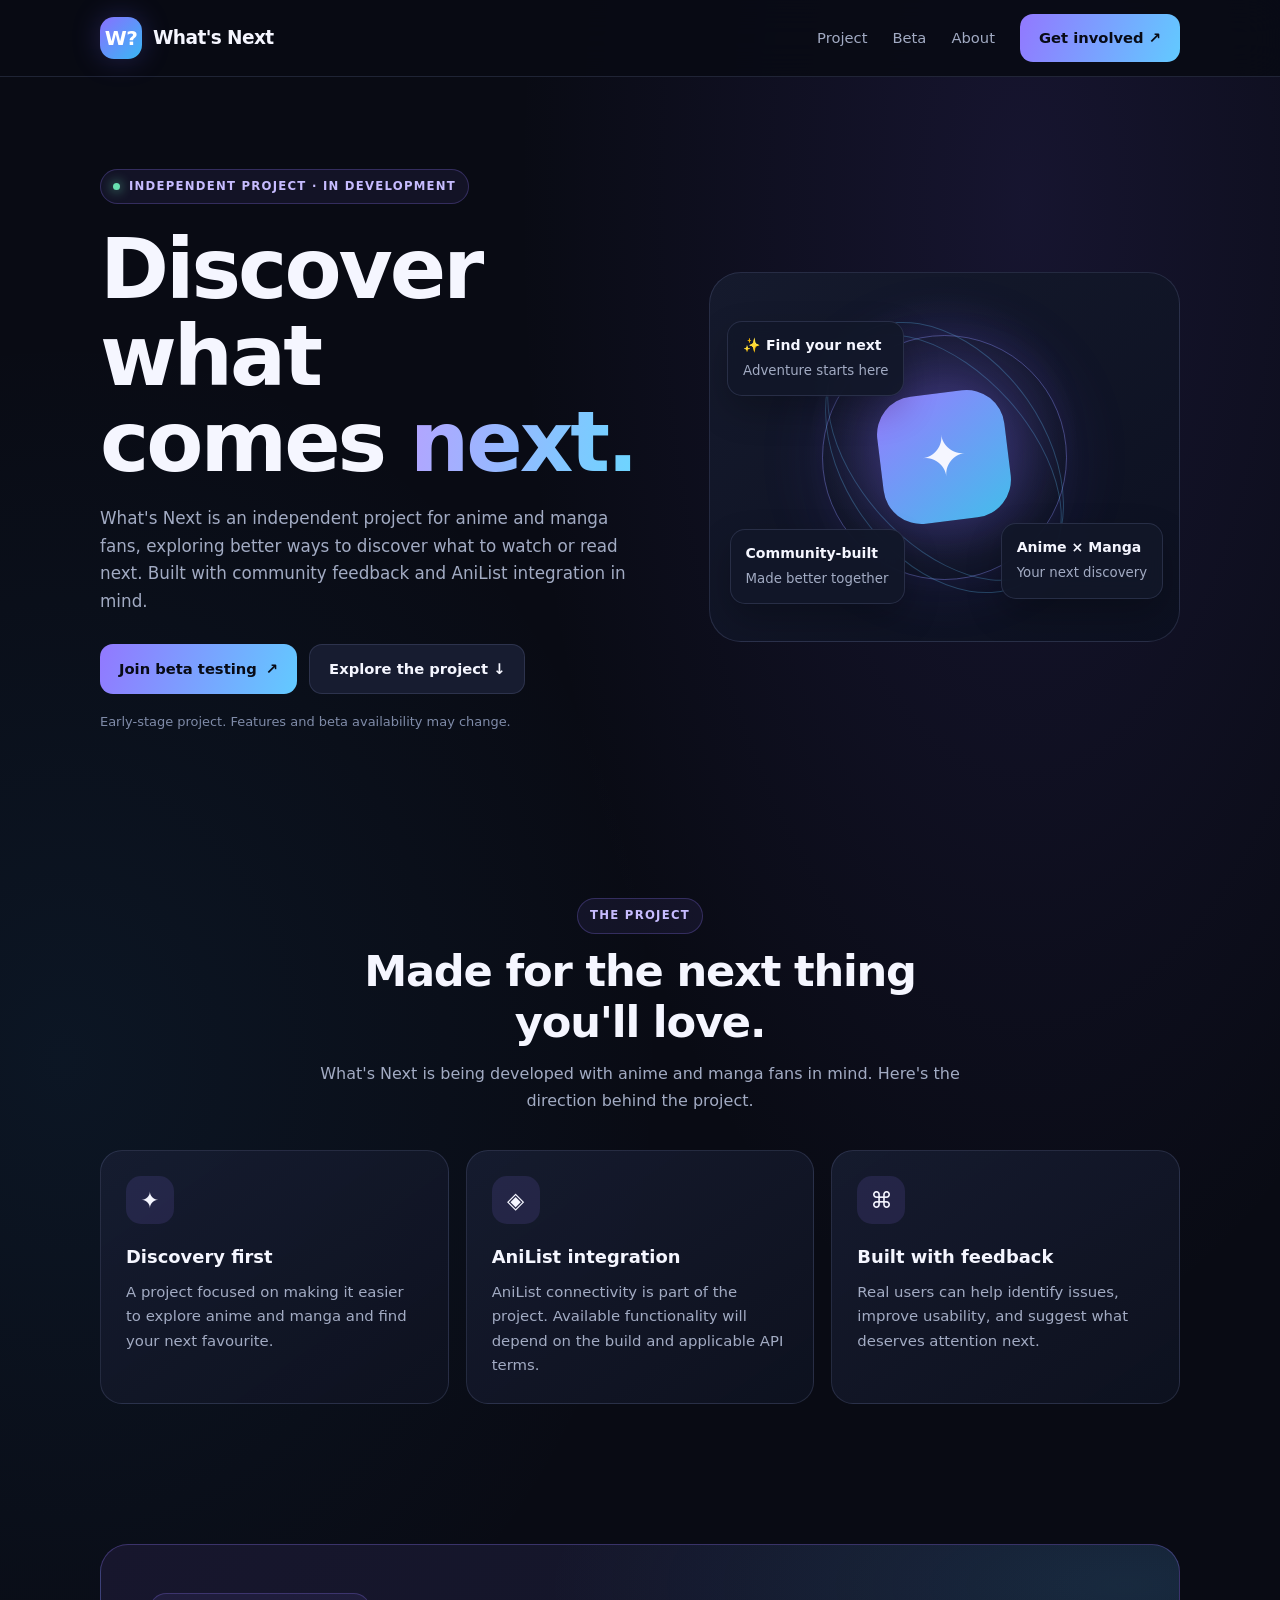
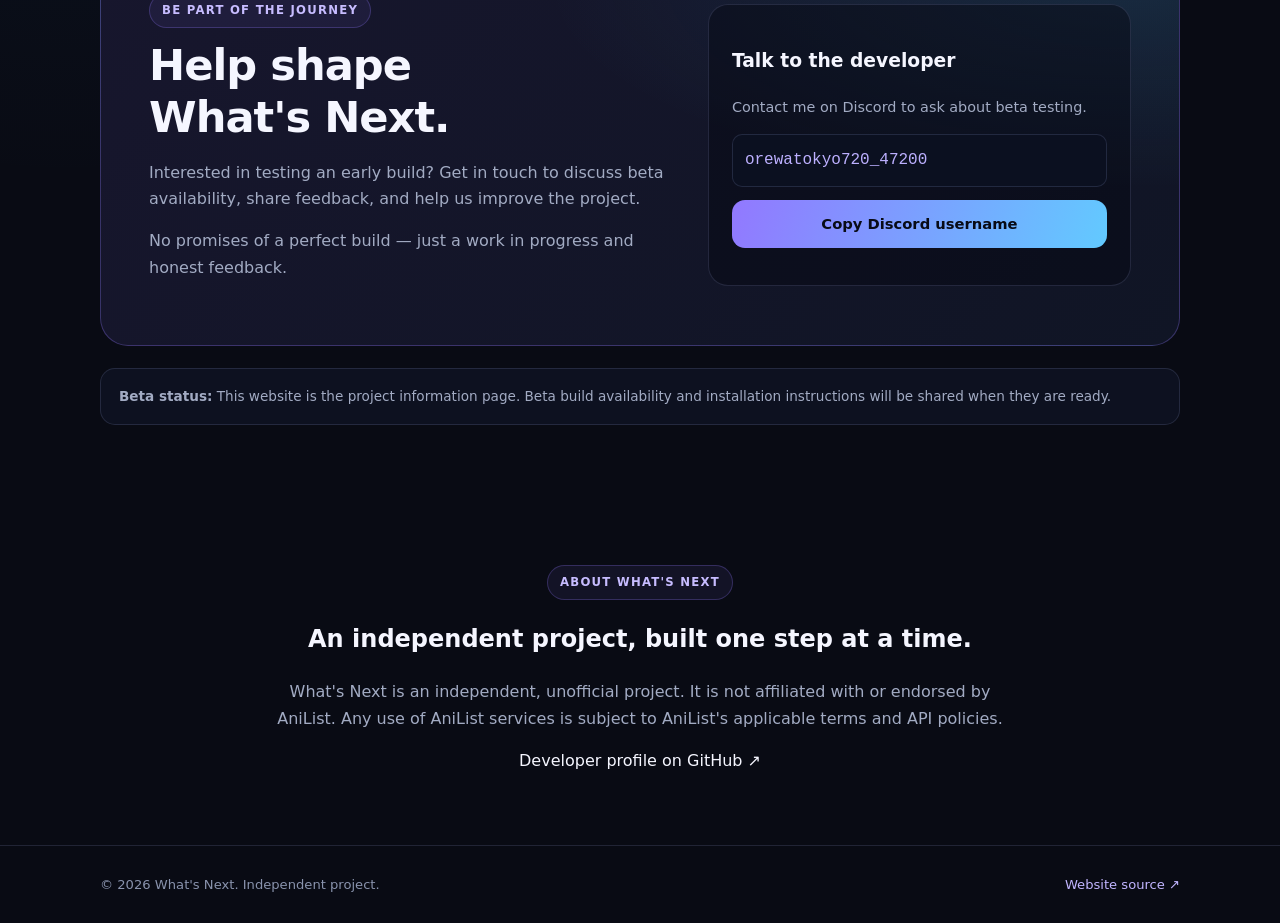
==== index.html @ 88cd89b0 "Create index.html" ====
<!DOCTYPE html>
<html lang="en">
<head>
  <meta charset="UTF-8">
  <meta name="viewport" content="width=device-width, initial-scale=1">
  <meta name="theme-color" content="#090b14">
  <meta name="description" content="Meet What's Next, an independent, unofficial AniList companion project for anime and manga fans. Explore the project and get involved in beta testing.">
  <title>What's Next — Discover What Comes Next</title>

  <style>
    :root {
      color-scheme: dark;
      --bg: #090b14;
      --panel: #111525;
      --panel-light: #171c30;
      --text: #f5f6ff;
      --muted: #a2abc3;
      --purple: #9278ff;
      --blue: #62caff;
      --border: rgba(177, 188, 255, 0.14);
    }

    * {
      box-sizing: border-box;
    }

    html {
      scroll-behavior: smooth;
      scroll-padding-top: 85px;
    }

    body {
      margin: 0;
      font-family: system-ui, -apple-system, BlinkMacSystemFont,
        "Segoe UI", sans-serif;
      color: var(--text);
      background:
        radial-gradient(ellipse at 80% 8%, rgba(99, 76, 205, .15), transparent 35%),
        radial-gradient(ellipse at 5% 42%, rgba(40, 133, 200, .09), transparent 35%),
        var(--bg);
      line-height: 1.65;
    }

    a {
      color: inherit;
      text-decoration: none;
    }

    button {
      font: inherit;
    }

    .container {
      width: min(1080px, 90%);
      margin-inline: auto;
    }

    .header {
      position: sticky;
      top: 0;
      z-index: 10;
      background: rgba(9, 11, 20, .88);
      backdrop-filter: blur(18px);
      border-bottom: 1px solid var(--border);
    }

    .nav {
      min-height: 76px;
      display: flex;
      align-items: center;
      justify-content: space-between;
      gap: 18px;
    }

    .brand {
      display: flex;
      align-items: center;
      gap: 11px;
      font-size: 1.16rem;
      font-weight: 800;
      letter-spacing: -.6px;
    }

    .brand-icon {
      width: 42px;
      height: 42px;
      display: grid;
      place-items: center;
      border-radius: 14px;
      color: white;
      font-size: 1.25rem;
      background: linear-gradient(135deg, #8870ff, #38b8f5);
      box-shadow: 0 0 28px rgba(120, 100, 255, .25);
    }

    .nav-links {
      display: flex;
      align-items: center;
      gap: 25px;
      color: var(--muted);
      font-size: .92rem;
    }

    .nav-links a:hover,
    .text-link:hover {
      color: var(--blue);
    }

    .button {
      display: inline-flex;
      align-items: center;
      justify-content: center;
      gap: 9px;
      min-height: 46px;
      padding: 12px 19px;
      border: 1px solid var(--border);
      border-radius: 13px;
      color: var(--text);
      background: var(--panel-light);
      cursor: pointer;
      font-weight: 700;
      font-size: .92rem;
      transition: transform .2s ease, border-color .2s ease;
    }

    .button:hover {
      transform: translateY(-2px);
      border-color: rgba(146, 120, 255, .7);
    }

    .button-primary {
      color: #080b16;
      background: linear-gradient(110deg, var(--purple), var(--blue));
      border: none;
    }

    .hero {
      padding: 92px 0 83px;
      display: grid;
      grid-template-columns: 1.08fr .92fr;
      align-items: center;
      gap: 55px;
    }

    .eyebrow {
      display: inline-flex;
      align-items: center;
      gap: 9px;
      color: #c7bcff;
      border: 1px solid rgba(146, 120, 255, .26);
      background: rgba(146, 120, 255, .08);
      padding: 7px 12px;
      border-radius: 999px;
      text-transform: uppercase;
      font-size: .73rem;
      letter-spacing: 1.25px;
      font-weight: 800;
    }

    .status-dot {
      width: 7px;
      height: 7px;
      border-radius: 50%;
      background: #68e0b0;
      box-shadow: 0 0 12px #68e0b0;
    }

    h1 {
      margin: 23px 0 18px;
      font-size: clamp(2.65rem, 7vw, 5.2rem);
      line-height: 1.04;
      letter-spacing: -3px;
    }

    .gradient-text {
      color: var(--blue);
      background: linear-gradient(100deg, #b5a3ff, #6bd6ff);
      -webkit-background-clip: text;
      background-clip: text;
      -webkit-text-fill-color: transparent;
    }

    .hero-copy {
      max-width: 550px;
      color: var(--muted);
      font-size: 1.05rem;
    }

    .hero-buttons {
      display: flex;
      flex-wrap: wrap;
      gap: 12px;
      margin-top: 28px;
    }

    .microcopy {
      margin-top: 17px;
      color: #7f8ba8;
      font-size: .81rem;
    }

    .visual {
      min-height: 370px;
      position: relative;
      display: grid;
      place-items: center;
      overflow: hidden;
      border: 1px solid var(--border);
      border-radius: 32px;
      background:
        radial-gradient(circle at 50% 42%, rgba(133, 100, 255, .20), transparent 42%),
        linear-gradient(145deg, #151a2d, #0c1020);
    }

    .orbit {
      width: 245px;
      height: 245px;
      position: absolute;
      border: 1px solid rgba(140, 144, 255, .4);
      border-radius: 50%;
      box-shadow: 0 0 70px rgba(114, 93, 255, .12);
    }

    .orbit::before,
    .orbit::after {
      content: "";
      position: absolute;
      border: 1px solid rgba(98, 202, 255, .28);
      border-radius: 50%;
    }

    .orbit::before {
      inset: 20px -28px;
      transform: rotate(55deg);
    }

    .orbit::after {
      inset: -25px 35px;
      transform: rotate(-42deg);
    }

    .core {
      width: 128px;
      height: 128px;
      position: relative;
      display: grid;
      place-items: center;
      border-radius: 38px;
      font-size: 3.5rem;
      background: linear-gradient(145deg, #957dff, #43bdeb);
      box-shadow: 0 0 75px rgba(128, 112, 255, .4);
      transform: rotate(-7deg);
    }

    .float-card {
      position: absolute;
      padding: 12px 15px;
      border: 1px solid var(--border);
      border-radius: 15px;
      background: rgba(18, 23, 41, .92);
      box-shadow: 0 15px 35px rgba(0, 0, 0, .23);
      backdrop-filter: blur(12px);
    }

    .float-card strong {
      display: block;
      font-size: .88rem;
    }

    .float-card small {
      color: var(--muted);
    }

    .float-one {
      top: 48px;
      left: 17px;
    }

    .float-two {
      right: 16px;
      bottom: 43px;
    }

    .float-three {
      bottom: 37px;
      left: 20px;
    }

    .section {
      padding: 70px 0;
    }

    .section-heading {
      max-width: 680px;
      margin: 0 auto 36px;
      text-align: center;
    }

    .section-heading h2 {
      margin: 12px 0;
      font-size: clamp(1.9rem, 5vw, 2.7rem);
      letter-spacing: -1.2px;
      line-height: 1.2;
    }

    .section-heading p {
      color: var(--muted);
      margin: 0;
    }

    .cards {
      display: grid;
      grid-template-columns: repeat(3, 1fr);
      gap: 17px;
    }

    .card {
      padding: 25px;
      border: 1px solid var(--border);
      border-radius: 22px;
      background: linear-gradient(145deg, rgba(24, 30, 51, .83), rgba(14, 18, 32, .9));
    }

    .card-icon {
      width: 48px;
      height: 48px;
      display: grid;
      place-items: center;
      border-radius: 15px;
      background: rgba(146, 120, 255, .13);
      font-size: 1.4rem;
    }

    .card h3 {
      margin: 18px 0 8px;
      font-size: 1.12rem;
    }

    .card p {
      margin: 0;
      color: var(--muted);
      font-size: .93rem;
    }

    .beta-panel {
      display: grid;
      grid-template-columns: 1fr .8fr;
      gap: 30px;
      align-items: center;
      padding: clamp(25px, 5vw, 48px);
      border: 1px solid rgba(146, 120, 255, .30);
      border-radius: 28px;
      background:
        radial-gradient(ellipse at 95% 10%, rgba(67, 189, 235, .12), transparent 40%),
        linear-gradient(135deg, #17162d, #101525);
    }

    .beta-panel h2 {
      margin: 12px 0;
      font-size: clamp(1.8rem, 5vw, 2.7rem);
      line-height: 1.2;
      letter-spacing: -1px;
    }

    .beta-panel p {
      color: var(--muted);
    }

    .contact-card {
      padding: 23px;
      border: 1px solid var(--border);
      background: rgba(7, 10, 20, .48);
      border-radius: 20px;
    }

    .contact-card p {
      margin-top: 0;
      font-size: .9rem;
    }

    .discord-name {
      display: block;
      overflow-wrap: anywhere;
      margin: 13px 0;
      padding: 12px;
      border-radius: 10px;
      background: #0b1020;
      border: 1px solid var(--border);
      color: #bdb0ff;
      font-family: ui-monospace, SFMono-Regular, Consolas, monospace;
    }

    .contact-card .button {
      width: 100%;
    }

    .notice {
      padding: 16px 18px;
      margin-top: 22px;
      border: 1px solid var(--border);
      border-radius: 15px;
      color: var(--muted);
      background: rgba(17, 21, 37, .7);
      font-size: .85rem;
    }

    .about {
      max-width: 760px;
      margin-inline: auto;
      text-align: center;
    }

    .about p {
      color: var(--muted);
    }

    .footer {
      padding: 28px 0;
      border-top: 1px solid var(--border);
      color: #8993ad;
      font-size: .82rem;
    }

    .footer-inner {
      display: flex;
      justify-content: space-between;
      align-items: center;
      flex-wrap: wrap;
      gap: 14px;
    }

    .footer a {
      color: #c1b5ff;
    }

    :focus-visible {
      outline: 2px solid var(--blue);
      outline-offset: 4px;
    }

    @media (max-width: 760px) {
      .nav {
        min-height: 68px;
      }

      .nav-links {
        gap: 14px;
        font-size: .82rem;
      }

      .nav-links .nav-cta {
        display: none;
      }

      .hero {
        grid-template-columns: 1fr;
        gap: 33px;
        padding: 65px 0 55px;
      }

      h1 {
        letter-spacing: -1.8px;
      }

      .visual {
        min-height: 320px;
      }

      .cards {
        grid-template-columns: 1fr;
      }

      .beta-panel {
        grid-template-columns: 1fr;
      }

      .section {
        padding: 52px 0;
      }
    }

    @media (max-width: 400px) {
      .brand {
        font-size: 1rem;
      }

      .brand-icon {
        width: 36px;
        height: 36px;
      }

      .nav-links {
        gap: 10px;
        font-size: .78rem;
      }

      .hero-buttons .button {
        width: 100%;
      }

      .float-one {
        left: 10px;
      }

      .float-two {
        right: 9px;
      }
    }

    @media (prefers-reduced-motion: reduce) {
      *,
      *::before,
      *::after {
        scroll-behavior: auto !important;
        transition: none !important;
      }
    }
  </style>
</head>

<body>
  <header class="header">
    <div class="container nav">
      <a class="brand" href="#home" aria-label="What's Next homepage">
        <span class="brand-icon">W?</span>
        <span>What's Next</span>
      </a>

      <nav class="nav-links" aria-label="Main navigation">
        <a href="#features">Project</a>
        <a href="#beta">Beta</a>
        <a href="#about">About</a>
        <a class="button button-primary nav-cta" href="#beta">Get involved ↗</a>
      </nav>
    </div>
  </header>

  <main>
    <section class="container hero" id="home">
      <div>
        <div class="eyebrow">
          <span class="status-dot"></span>
          Independent project · In development
        </div>

        <h1>
          Discover what<br>
          comes <span class="gradient-text">next.</span>
        </h1>

        <p class="hero-copy">
          What's Next is an independent project for anime and manga fans,
          exploring better ways to discover what to watch or read next.
          Built with community feedback and AniList integration in mind.
        </p>

        <div class="hero-buttons">
          <a class="button button-primary" href="#beta">
            Join beta testing <span aria-hidden="true">↗</span>
          </a>
          <a class="button" href="#features">
            Explore the project ↓
          </a>
        </div>

        <p class="microcopy">
          Early-stage project. Features and beta availability may change.
        </p>
      </div>

      <div class="visual" aria-label="Abstract What's Next project artwork">
        <div class="orbit"></div>
        <div class="core" aria-hidden="true">✦</div>

        <div class="float-card float-one">
          <strong>✨ Find your next</strong>
          <small>Adventure starts here</small>
        </div>

        <div class="float-card float-two">
          <strong>Anime × Manga</strong>
          <small>Your next discovery</small>
        </div>

        <div class="float-card float-three">
          <strong>Community-built</strong>
          <small>Made better together</small>
        </div>
      </div>
    </section>

    <section class="section" id="features">
      <div class="container">
        <div class="section-heading">
          <div class="eyebrow">The project</div>
          <h2>Made for the next thing you'll love.</h2>
          <p>
            What's Next is being developed with anime and manga fans in mind.
            Here's the direction behind the project.
          </p>
        </div>

        <div class="cards">
          <article class="card">
            <div class="card-icon" aria-hidden="true">✦</div>
            <h3>Discovery first</h3>
            <p>
              A project focused on making it easier to explore anime and manga
              and find your next favourite.
            </p>
          </article>

          <article class="card">
            <div class="card-icon" aria-hidden="true">◈</div>
            <h3>AniList integration</h3>
            <p>
              AniList connectivity is part of the project. Available
              functionality will depend on the build and applicable API terms.
            </p>
          </article>

          <article class="card">
            <div class="card-icon" aria-hidden="true">⌘</div>
            <h3>Built with feedback</h3>
            <p>
              Real users can help identify issues, improve usability, and
              suggest what deserves attention next.
            </p>
          </article>
        </div>
      </div>
    </section>

    <section class="section" id="beta">
      <div class="container">
        <div class="beta-panel">
          <div>
            <div class="eyebrow">Be part of the journey</div>
            <h2>Help shape<br>What's Next.</h2>
            <p>
              Interested in testing an early build? Get in touch to discuss
              beta availability, share feedback, and help us improve the
              project.
            </p>
            <p>
              No promises of a perfect build — just a work in progress and
              honest feedback.
            </p>
          </div>

          <div class="contact-card">
            <h3>Talk to the developer</h3>
            <p>
              Contact me on Discord to ask about beta testing.
            </p>

            <span class="discord-name" id="discordName">
              orewatokyo720_47200
            </span>

            <button
              class="button button-primary"
              type="button"
              id="copyDiscord"
            >
              Copy Discord username
            </button>

            <p id="copyStatus" role="status" aria-live="polite"></p>
          </div>
        </div>

        <div class="notice">
          <strong>Beta status:</strong> This website is the project information
          page. Beta build availability and installation instructions will be
          shared when they are ready.
        </div>
      </div>
    </section>

    <section class="section" id="about">
      <div class="container about">
        <div class="eyebrow">About What's Next</div>
        <h2>An independent project, built one step at a time.</h2>
        <p>
          What's Next is an independent, unofficial project. It is not
          affiliated with or endorsed by AniList. Any use of AniList services
          is subject to AniList's applicable terms and API policies.
        </p>
        <a
          class="text-link"
          href="https://github.com/tokyo720022-create"
          target="_blank"
          rel="noopener noreferrer"
        >
          Developer profile on GitHub ↗
        </a>
      </div>
    </section>
  </main>

  <footer class="footer">
    <div class="container footer-inner">
      <span>© <span id="year"></span> What's Next. Independent project.</span>
      <a
        href="https://github.com/tokyo720022-create/whats-next-site"
        target="_blank"
        rel="noopener noreferrer"
      >
        Website source ↗
      </a>
    </div>
  </footer>

  <script>
    document.getElementById("year").textContent =
      new Date().getFullYear();

    const copyButton = document.getElementById("copyDiscord");
    const discordName = document.getElementById("discordName").textContent.trim();
    const copyStatus = document.getElementById("copyStatus");

    copyButton.addEventListener("click", async () => {
      try {
        await navigator.clipboard.writeText(discordName);
        copyStatus.textContent = "Copied! Find me on Discord.";
      } catch (error) {
        copyStatus.textContent =
          "Your Discord username is " + discordName +
          ". Press and hold the username above to copy it.";
      }
    });
  </script>
</body>
</html>
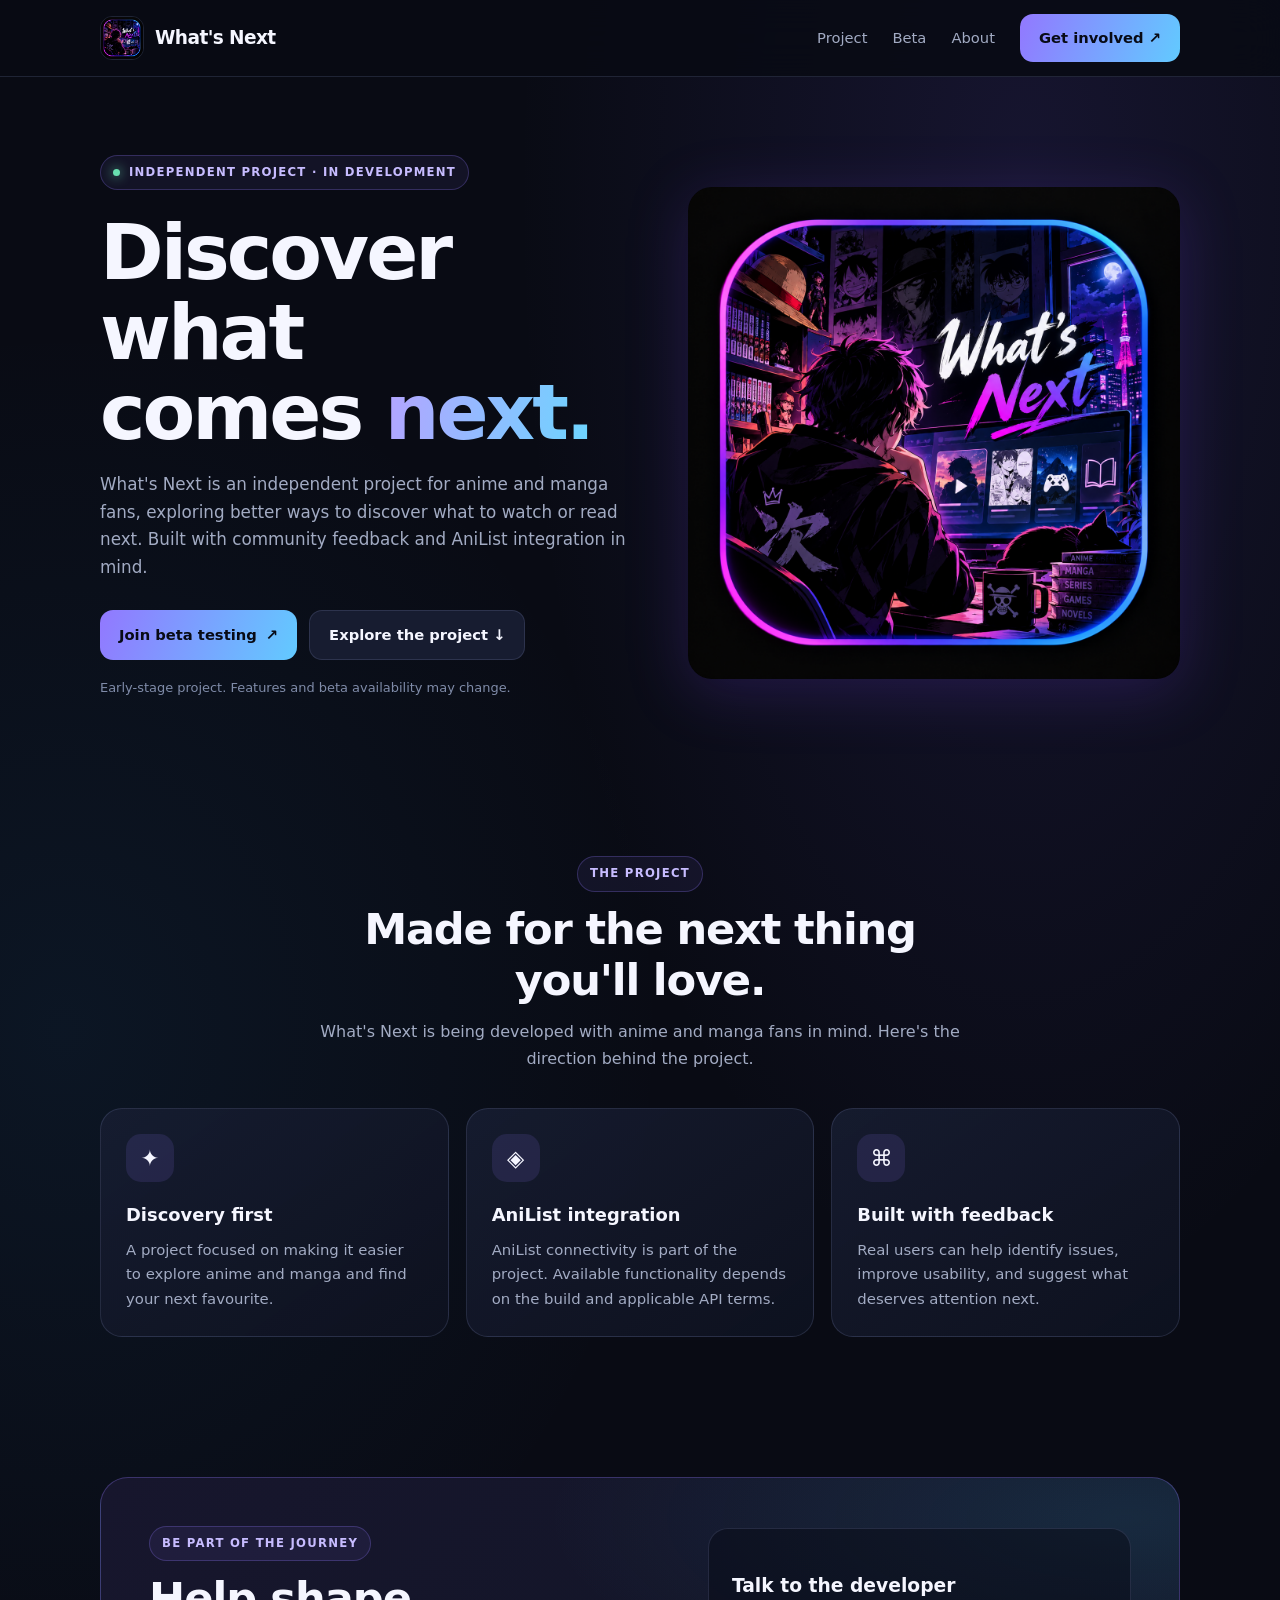
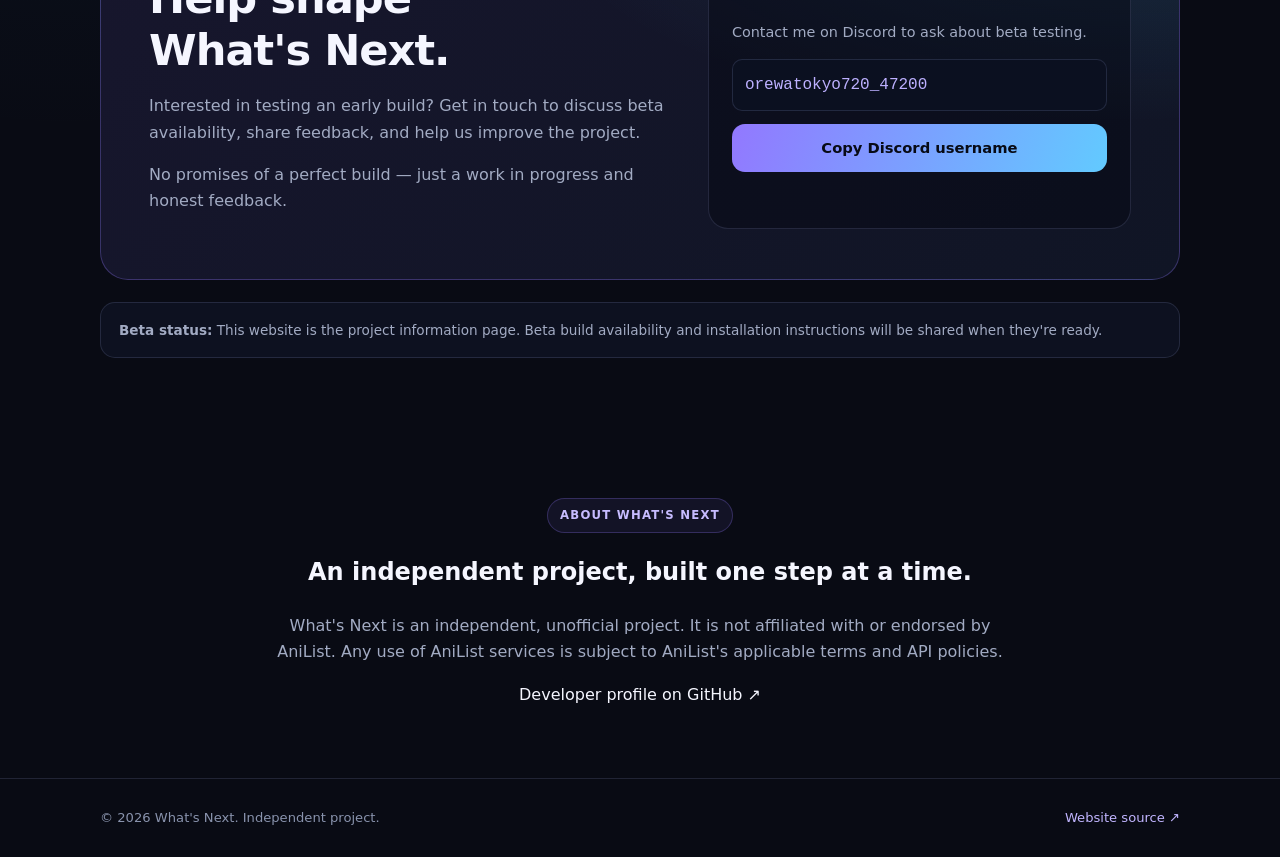
==== commit f7439dec: "Update index.html" ====
--- a/index.html
+++ b/index.html
@@ -4,7 +4,7 @@
   <meta charset="UTF-8">
   <meta name="viewport" content="width=device-width, initial-scale=1">
   <meta name="theme-color" content="#090b14">
-  <meta name="description" content="Meet What's Next, an independent, unofficial AniList companion project for anime and manga fans. Explore the project and get involved in beta testing.">
+  <meta name="description" content="Discover What's Next, an independent, unofficial AniList companion project for anime and manga fans. Explore the project and join beta testing.">
   <title>What's Next — Discover What Comes Next</title>
 
   <style>
@@ -55,6 +55,8 @@
       margin-inline: auto;
     }
 
+    /* Navigation */
+
     .header {
       position: sticky;
       top: 0;
@@ -79,18 +81,16 @@
       font-size: 1.16rem;
       font-weight: 800;
       letter-spacing: -.6px;
-    }
-
-    .brand-icon {
-      width: 42px;
-      height: 42px;
-      display: grid;
-      place-items: center;
-      border-radius: 14px;
-      color: white;
-      font-size: 1.25rem;
-      background: linear-gradient(135deg, #8870ff, #38b8f5);
-      box-shadow: 0 0 28px rgba(120, 100, 255, .25);
+      white-space: nowrap;
+    }
+
+    .brand-logo {
+      width: 44px;
+      height: 44px;
+      flex-shrink: 0;
+      object-fit: cover;
+      border-radius: 12px;
+      border: 1px solid var(--border);
     }
 
     .nav-links {
@@ -105,6 +105,8 @@
     .text-link:hover {
       color: var(--blue);
     }
+
+    /* Buttons */
 
     .button {
       display: inline-flex;
@@ -134,12 +136,14 @@
       border: none;
     }
 
+    /* Hero section */
+
     .hero {
-      padding: 92px 0 83px;
+      padding: 78px 0 75px;
       display: grid;
-      grid-template-columns: 1.08fr .92fr;
-      align-items: center;
-      gap: 55px;
+      grid-template-columns: 1.05fr .95fr;
+      align-items: center;
+      gap: 45px;
     }
 
     .eyebrow {
@@ -167,7 +171,7 @@
 
     h1 {
       margin: 23px 0 18px;
-      font-size: clamp(2.65rem, 7vw, 5.2rem);
+      font-size: clamp(2.65rem, 6vw, 5rem);
       line-height: 1.04;
       letter-spacing: -3px;
     }
@@ -199,92 +203,23 @@
       font-size: .81rem;
     }
 
-    .visual {
-      min-height: 370px;
-      position: relative;
-      display: grid;
-      place-items: center;
-      overflow: hidden;
-      border: 1px solid var(--border);
-      border-radius: 32px;
-      background:
-        radial-gradient(circle at 50% 42%, rgba(133, 100, 255, .20), transparent 42%),
-        linear-gradient(145deg, #151a2d, #0c1020);
-    }
-
-    .orbit {
-      width: 245px;
-      height: 245px;
-      position: absolute;
-      border: 1px solid rgba(140, 144, 255, .4);
-      border-radius: 50%;
-      box-shadow: 0 0 70px rgba(114, 93, 255, .12);
-    }
-
-    .orbit::before,
-    .orbit::after {
-      content: "";
-      position: absolute;
-      border: 1px solid rgba(98, 202, 255, .28);
-      border-radius: 50%;
-    }
-
-    .orbit::before {
-      inset: 20px -28px;
-      transform: rotate(55deg);
-    }
-
-    .orbit::after {
-      inset: -25px 35px;
-      transform: rotate(-42deg);
-    }
-
-    .core {
-      width: 128px;
-      height: 128px;
-      position: relative;
-      display: grid;
-      place-items: center;
-      border-radius: 38px;
-      font-size: 3.5rem;
-      background: linear-gradient(145deg, #957dff, #43bdeb);
-      box-shadow: 0 0 75px rgba(128, 112, 255, .4);
-      transform: rotate(-7deg);
-    }
-
-    .float-card {
-      position: absolute;
-      padding: 12px 15px;
-      border: 1px solid var(--border);
-      border-radius: 15px;
-      background: rgba(18, 23, 41, .92);
-      box-shadow: 0 15px 35px rgba(0, 0, 0, .23);
-      backdrop-filter: blur(12px);
-    }
-
-    .float-card strong {
+    /* Your actual What's Next logo */
+
+    .logo-visual {
+      width: 100%;
+      min-width: 0;
+    }
+
+    .hero-logo {
       display: block;
-      font-size: .88rem;
-    }
-
-    .float-card small {
-      color: var(--muted);
-    }
-
-    .float-one {
-      top: 48px;
-      left: 17px;
-    }
-
-    .float-two {
-      right: 16px;
-      bottom: 43px;
-    }
-
-    .float-three {
-      bottom: 37px;
-      left: 20px;
-    }
+      width: 100%;
+      height: auto;
+      object-fit: contain;
+      border-radius: 24px;
+      filter: drop-shadow(0 12px 30px rgba(130, 65, 255, .18));
+    }
+
+    /* Features */
 
     .section {
       padding: 70px 0;
@@ -318,7 +253,11 @@
       padding: 25px;
       border: 1px solid var(--border);
       border-radius: 22px;
-      background: linear-gradient(145deg, rgba(24, 30, 51, .83), rgba(14, 18, 32, .9));
+      background: linear-gradient(
+        145deg,
+        rgba(24, 30, 51, .83),
+        rgba(14, 18, 32, .9)
+      );
     }
 
     .card-icon {
@@ -341,6 +280,8 @@
       color: var(--muted);
       font-size: .93rem;
     }
+
+    /* Beta section */
 
     .beta-panel {
       display: grid;
@@ -394,6 +335,11 @@
       width: 100%;
     }
 
+    #copyStatus {
+      margin: 12px 0 0;
+      min-height: 1.4em;
+    }
+
     .notice {
       padding: 16px 18px;
       margin-top: 22px;
@@ -404,6 +350,8 @@
       font-size: .85rem;
     }
 
+    /* About */
+
     .about {
       max-width: 760px;
       margin-inline: auto;
@@ -413,6 +361,8 @@
     .about p {
       color: var(--muted);
     }
+
+    /* Footer */
 
     .footer {
       padding: 28px 0;
@@ -438,6 +388,8 @@
       outline-offset: 4px;
     }
 
+    /* Mobile layout */
+
     @media (max-width: 760px) {
       .nav {
         min-height: 68px;
@@ -454,16 +406,18 @@
 
       .hero {
         grid-template-columns: 1fr;
-        gap: 33px;
-        padding: 65px 0 55px;
+        gap: 30px;
+        padding: 56px 0 45px;
       }
 
       h1 {
         letter-spacing: -1.8px;
       }
 
-      .visual {
-        min-height: 320px;
+      .hero-logo {
+        max-width: 560px;
+        margin-inline: auto;
+        border-radius: 20px;
       }
 
       .cards {
@@ -484,7 +438,7 @@
         font-size: 1rem;
       }
 
-      .brand-icon {
+      .brand-logo {
         width: 36px;
         height: 36px;
       }
@@ -496,14 +450,6 @@
 
       .hero-buttons .button {
         width: 100%;
-      }
-
-      .float-one {
-        left: 10px;
-      }
-
-      .float-two {
-        right: 9px;
       }
     }
 
@@ -522,7 +468,11 @@
   <header class="header">
     <div class="container nav">
       <a class="brand" href="#home" aria-label="What's Next homepage">
-        <span class="brand-icon">W?</span>
+        <img
+          class="brand-logo"
+          src="1000108559.png"
+          alt="What's Next logo"
+        >
         <span>What's Next</span>
       </a>
 
@@ -530,7 +480,9 @@
         <a href="#features">Project</a>
         <a href="#beta">Beta</a>
         <a href="#about">About</a>
-        <a class="button button-primary nav-cta" href="#beta">Get involved ↗</a>
+        <a class="button button-primary nav-cta" href="#beta">
+          Get involved ↗
+        </a>
       </nav>
     </div>
   </header>
@@ -568,24 +520,13 @@
         </p>
       </div>
 
-      <div class="visual" aria-label="Abstract What's Next project artwork">
-        <div class="orbit"></div>
-        <div class="core" aria-hidden="true">✦</div>
-
-        <div class="float-card float-one">
-          <strong>✨ Find your next</strong>
-          <small>Adventure starts here</small>
-        </div>
-
-        <div class="float-card float-two">
-          <strong>Anime × Manga</strong>
-          <small>Your next discovery</small>
-        </div>
-
-        <div class="float-card float-three">
-          <strong>Community-built</strong>
-          <small>Made better together</small>
-        </div>
+      <div class="logo-visual">
+        <img
+          class="hero-logo"
+          src="1000108559.png"
+          alt="What's Next — anime and manga project artwork"
+          fetchpriority="high"
+        >
       </div>
     </section>
 
@@ -615,7 +556,7 @@
             <h3>AniList integration</h3>
             <p>
               AniList connectivity is part of the project. Available
-              functionality will depend on the build and applicable API terms.
+              functionality depends on the build and applicable API terms.
             </p>
           </article>
 
@@ -671,9 +612,9 @@
         </div>
 
         <div class="notice">
-          <strong>Beta status:</strong> This website is the project information
-          page. Beta build availability and installation instructions will be
-          shared when they are ready.
+          <strong>Beta status:</strong>
+          This website is the project information page. Beta build availability
+          and installation instructions will be shared when they're ready.
         </div>
       </div>
     </section>
@@ -687,6 +628,7 @@
           affiliated with or endorsed by AniList. Any use of AniList services
           is subject to AniList's applicable terms and API policies.
         </p>
+
         <a
           class="text-link"
           href="https://github.com/tokyo720022-create"
@@ -701,7 +643,10 @@
 
   <footer class="footer">
     <div class="container footer-inner">
-      <span>© <span id="year"></span> What's Next. Independent project.</span>
+      <span>
+        © <span id="year"></span> What's Next. Independent project.
+      </span>
+
       <a
         href="https://github.com/tokyo720022-create/whats-next-site"
         target="_blank"
@@ -717,7 +662,9 @@
       new Date().getFullYear();
 
     const copyButton = document.getElementById("copyDiscord");
-    const discordName = document.getElementById("discordName").textContent.trim();
+    const discordName = document
+      .getElementById("discordName")
+      .textContent.trim();
     const copyStatus = document.getElementById("copyStatus");
 
     copyButton.addEventListener("click", async () => {
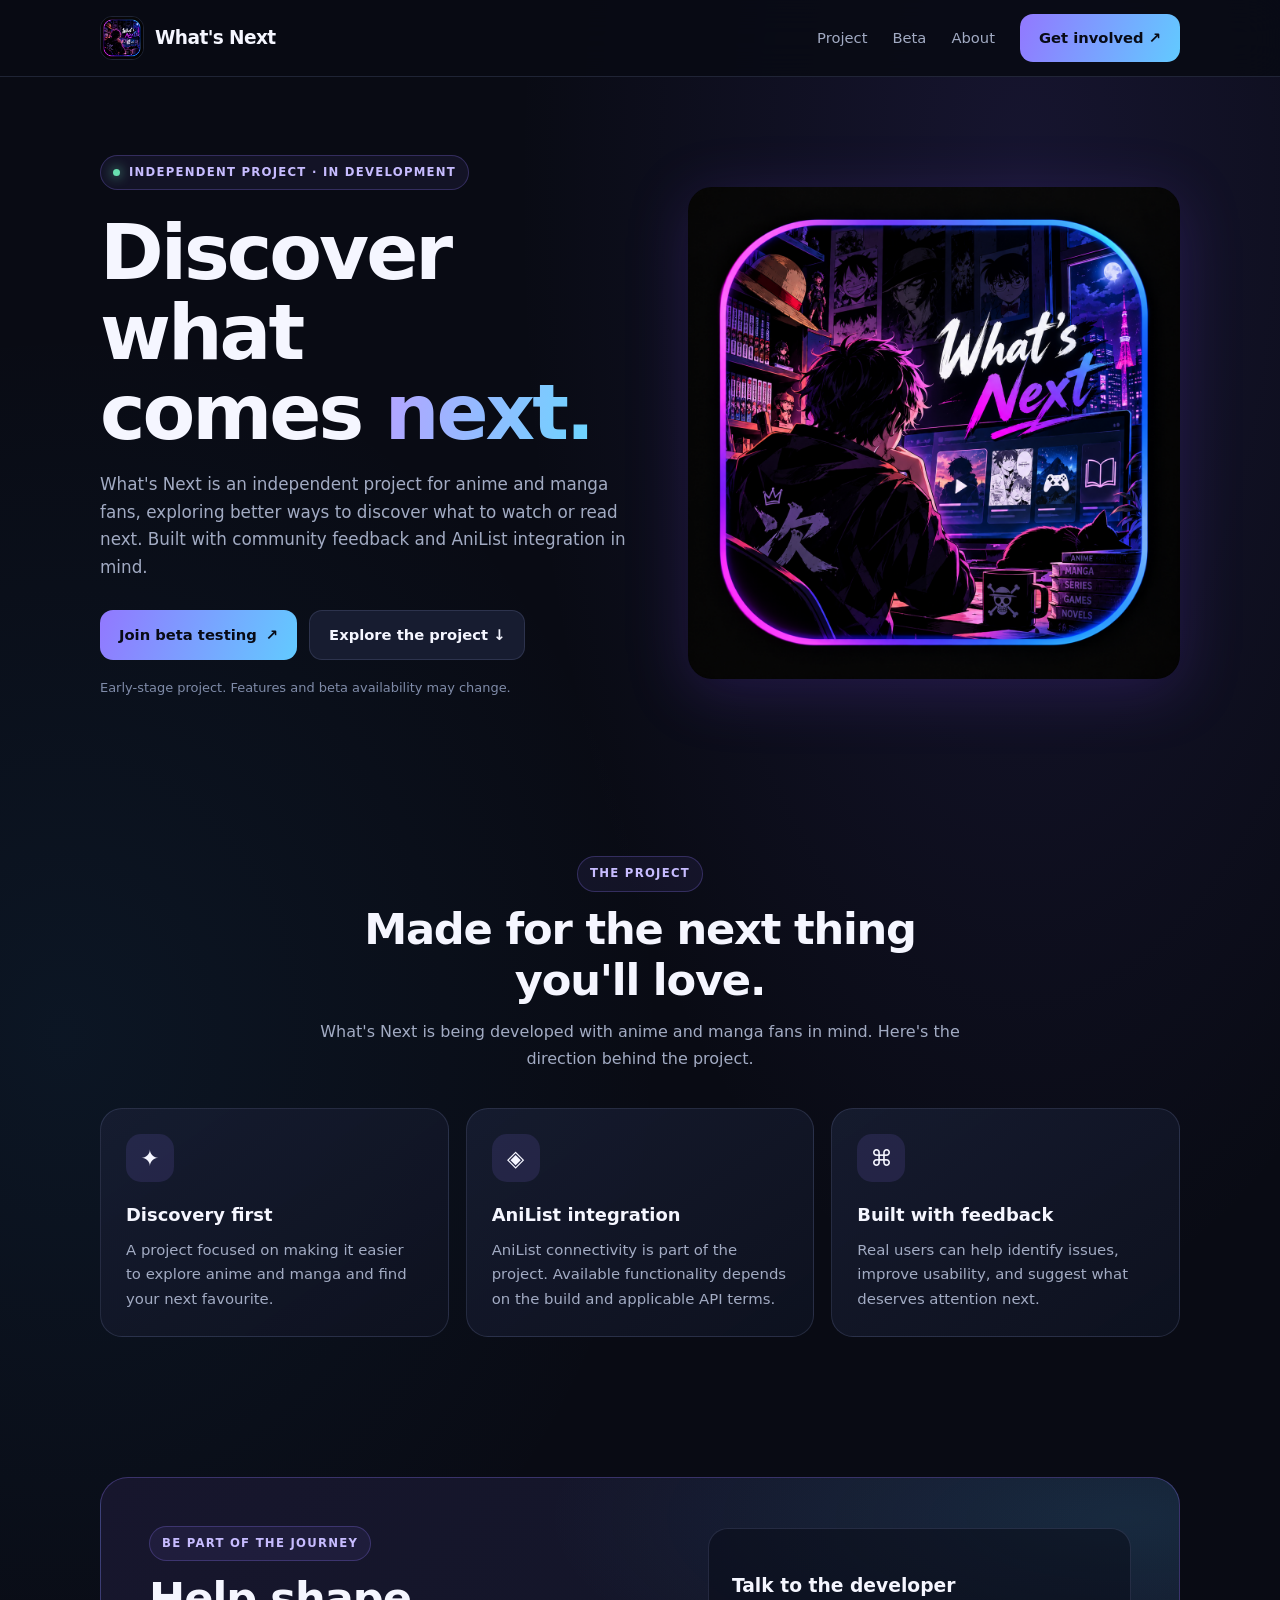
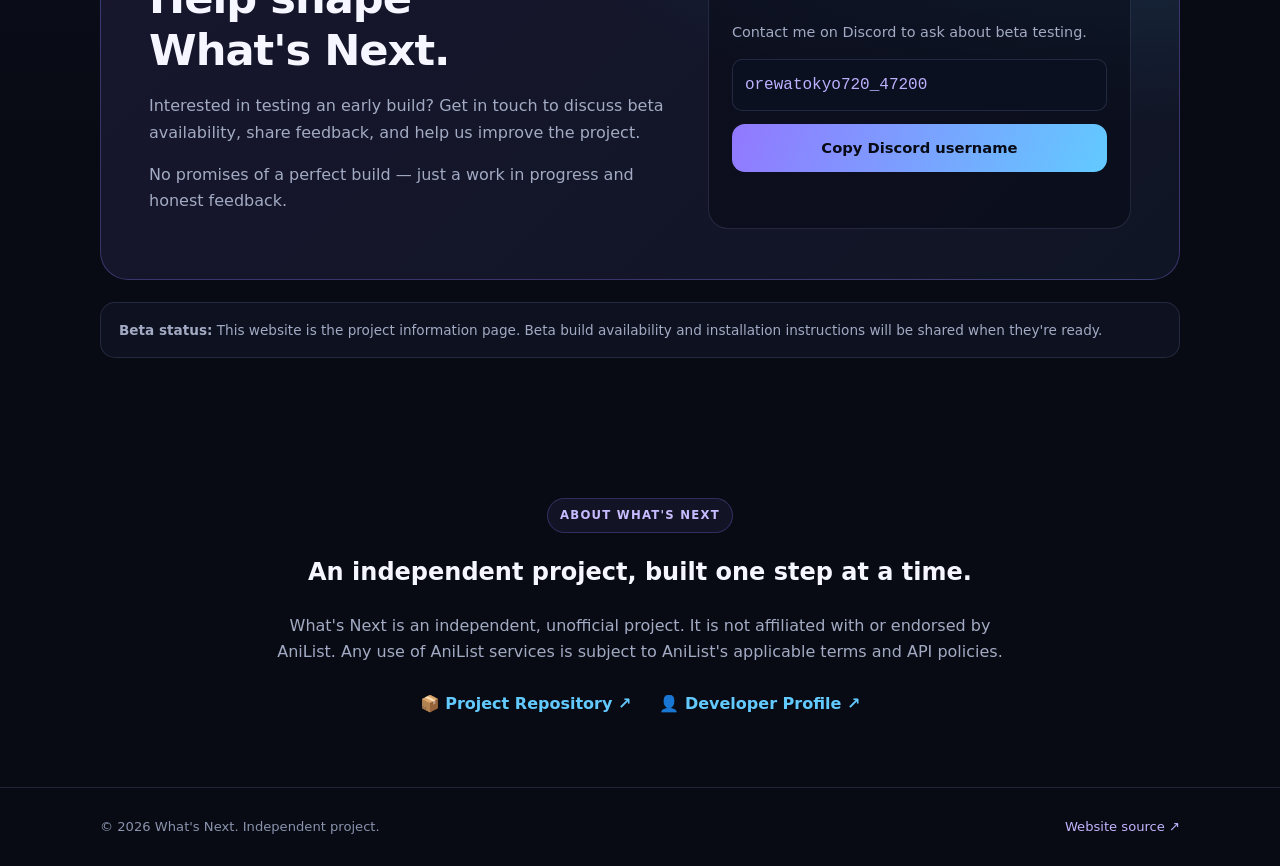
==== commit ed69362f: "Update index.html" ====
--- a/index.html
+++ b/index.html
@@ -136,7 +136,7 @@
       border: none;
     }
 
-    /* Hero section */
+    /* Hero */
 
     .hero {
       padding: 78px 0 75px;
@@ -203,12 +203,7 @@
       font-size: .81rem;
     }
 
-    /* Your actual What's Next logo */
-
-    .logo-visual {
-      width: 100%;
-      min-width: 0;
-    }
+    /* Actual What's Next logo */
 
     .hero-logo {
       display: block;
@@ -350,7 +345,7 @@
       font-size: .85rem;
     }
 
-    /* About */
+    /* About and project links */
 
     .about {
       max-width: 760px;
@@ -360,6 +355,25 @@
 
     .about p {
       color: var(--muted);
+    }
+
+    .about-links {
+      display: flex;
+      justify-content: center;
+      align-items: center;
+      flex-wrap: wrap;
+      gap: 14px 28px;
+      margin-top: 25px;
+    }
+
+    .about-links .text-link {
+      color: var(--blue);
+      font-weight: 600;
+      transition: color .2s ease;
+    }
+
+    .about-links .text-link:hover {
+      color: var(--purple);
     }
 
     /* Footer */
@@ -520,7 +534,7 @@
         </p>
       </div>
 
-      <div class="logo-visual">
+      <div>
         <img
           class="hero-logo"
           src="1000108559.png"
@@ -623,20 +637,32 @@
       <div class="container about">
         <div class="eyebrow">About What's Next</div>
         <h2>An independent project, built one step at a time.</h2>
+
         <p>
           What's Next is an independent, unofficial project. It is not
           affiliated with or endorsed by AniList. Any use of AniList services
           is subject to AniList's applicable terms and API policies.
         </p>
 
-        <a
-          class="text-link"
-          href="https://github.com/tokyo720022-create"
-          target="_blank"
-          rel="noopener noreferrer"
-        >
-          Developer profile on GitHub ↗
-        </a>
+        <div class="about-links">
+          <a
+            class="text-link"
+            href="https://github.com/tokyo720022-create/What-Next"
+            target="_blank"
+            rel="noopener noreferrer"
+          >
+            📦 Project Repository ↗
+          </a>
+
+          <a
+            class="text-link"
+            href="https://github.com/tokyo720022-create"
+            target="_blank"
+            rel="noopener noreferrer"
+          >
+            👤 Developer Profile ↗
+          </a>
+        </div>
       </div>
     </section>
   </main>
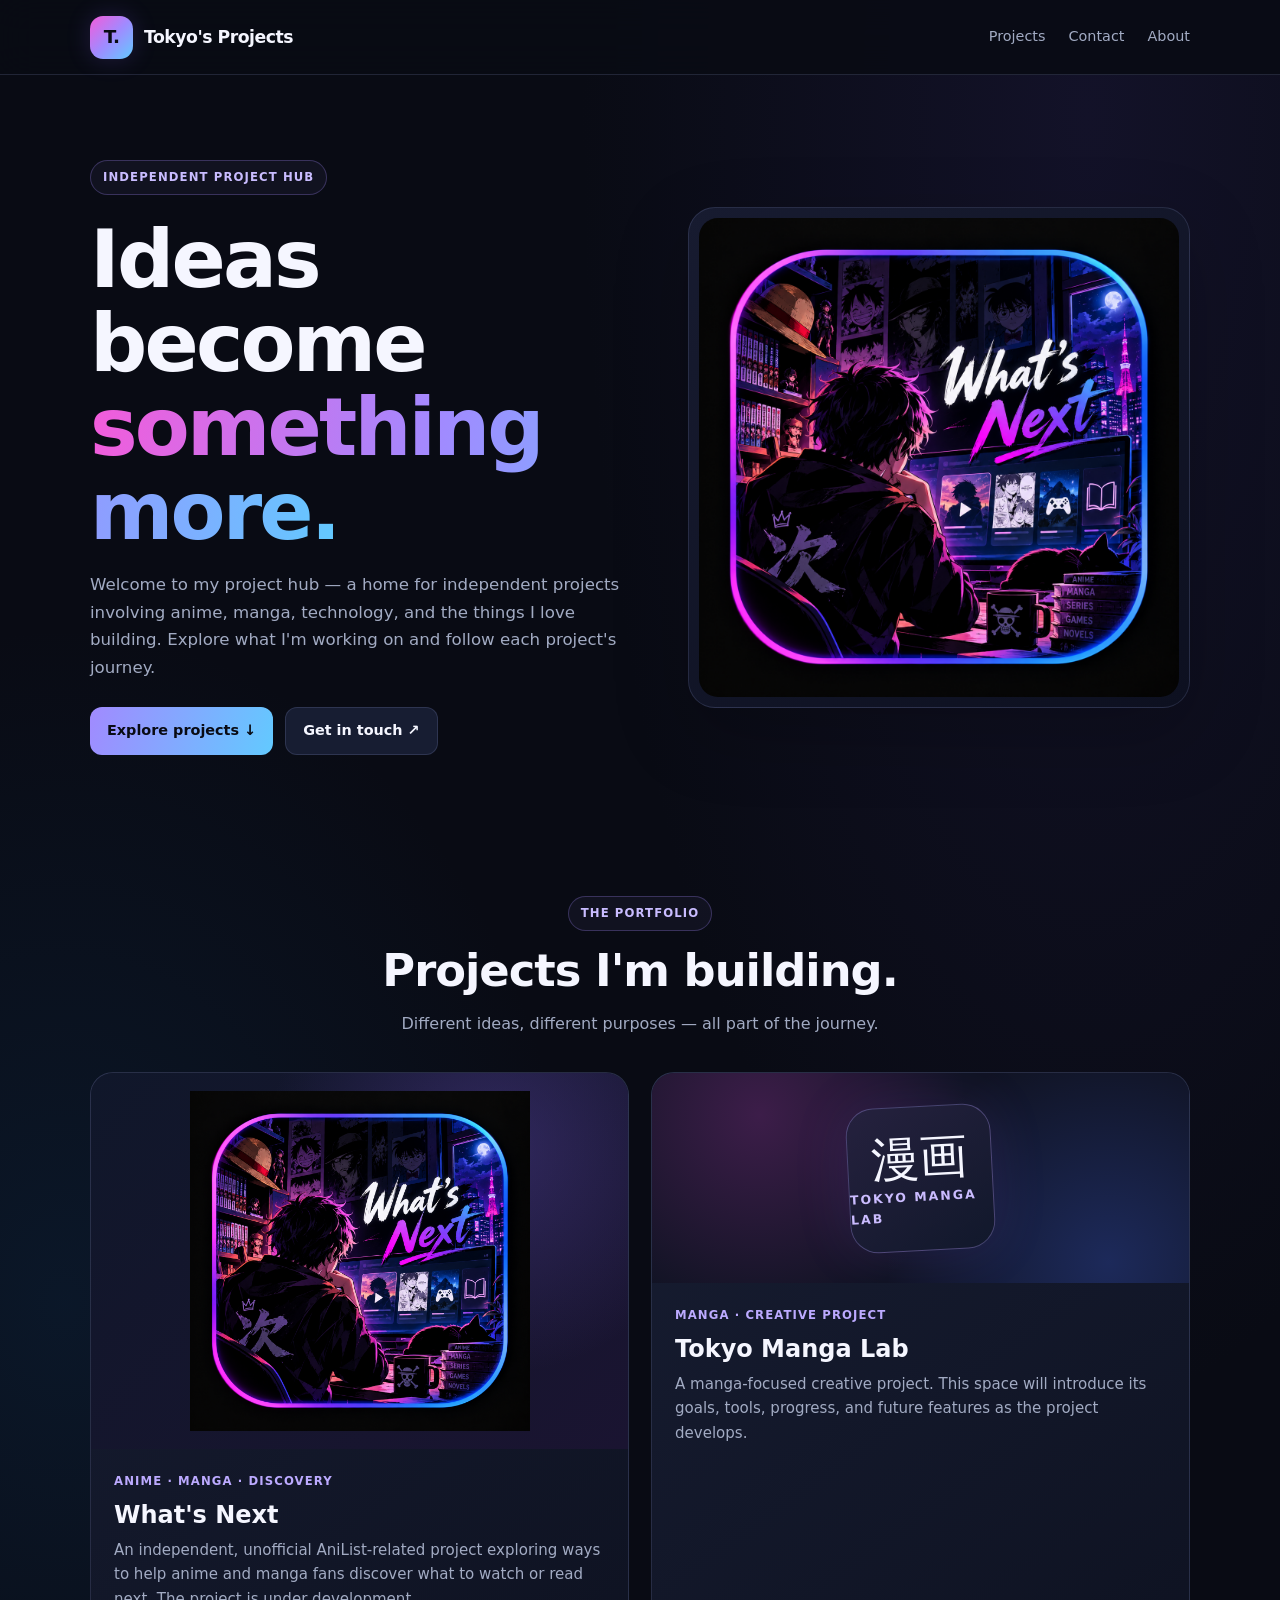
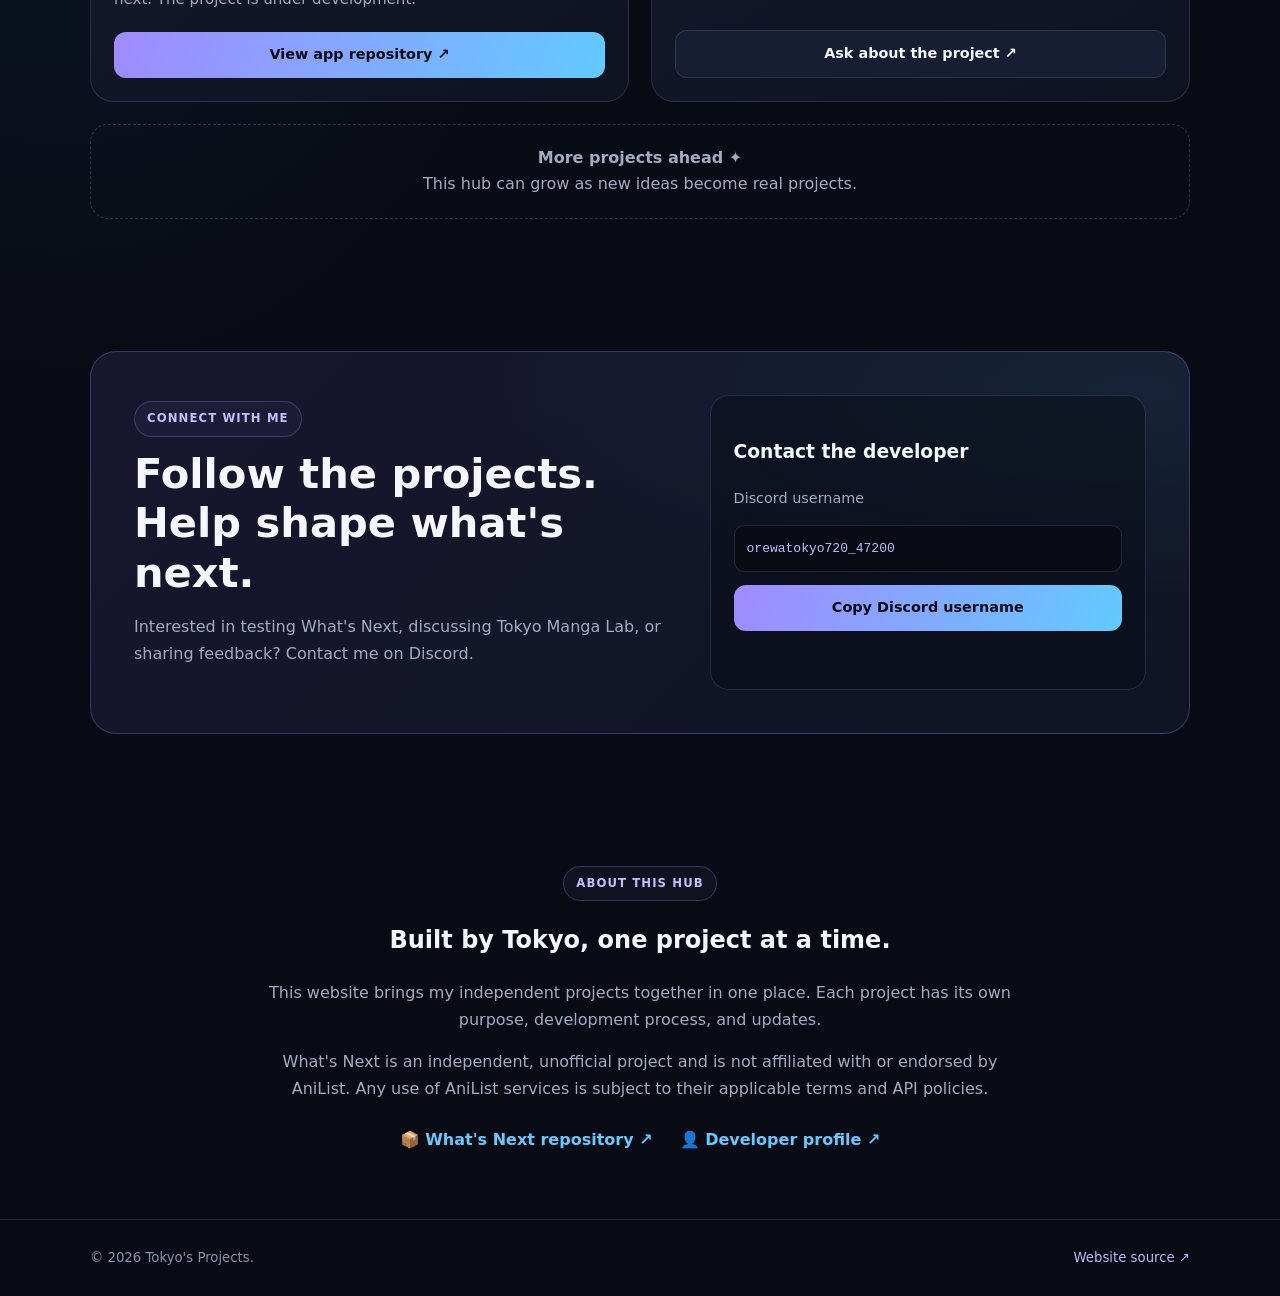
==== commit de056005: "Update index.html" ====
--- a/index.html
+++ b/index.html
@@ -4,25 +4,24 @@
   <meta charset="UTF-8">
   <meta name="viewport" content="width=device-width, initial-scale=1">
   <meta name="theme-color" content="#090b14">
-  <meta name="description" content="Discover What's Next, an independent, unofficial AniList companion project for anime and manga fans. Explore the project and join beta testing.">
-  <title>What's Next — Discover What Comes Next</title>
+  <meta name="description" content="Explore Tokyo's independent projects in anime, manga, and technology.">
+  <title>Tokyo's Project Hub</title>
 
   <style>
     :root {
       color-scheme: dark;
       --bg: #090b14;
       --panel: #111525;
-      --panel-light: #171c30;
+      --panel2: #171d32;
       --text: #f5f6ff;
       --muted: #a2abc3;
-      --purple: #9278ff;
+      --purple: #a18aff;
       --blue: #62caff;
-      --border: rgba(177, 188, 255, 0.14);
-    }
-
-    * {
-      box-sizing: border-box;
-    }
+      --pink: #f45bda;
+      --border: rgba(177, 188, 255, .15);
+    }
+
+    * { box-sizing: border-box; }
 
     html {
       scroll-behavior: smooth;
@@ -31,13 +30,13 @@
 
     body {
       margin: 0;
+      color: var(--text);
+      background:
+        radial-gradient(ellipse at 85% 4%, #27205255, transparent 33%),
+        radial-gradient(ellipse at 5% 45%, #103c6640, transparent 30%),
+        var(--bg);
       font-family: system-ui, -apple-system, BlinkMacSystemFont,
         "Segoe UI", sans-serif;
-      color: var(--text);
-      background:
-        radial-gradient(ellipse at 80% 8%, rgba(99, 76, 205, .15), transparent 35%),
-        radial-gradient(ellipse at 5% 42%, rgba(40, 133, 200, .09), transparent 35%),
-        var(--bg);
       line-height: 1.65;
     }
 
@@ -46,431 +45,442 @@
       text-decoration: none;
     }
 
-    button {
-      font: inherit;
-    }
+    button { font: inherit; }
 
     .container {
-      width: min(1080px, 90%);
+      width: min(1100px, 90%);
       margin-inline: auto;
     }
-
-    /* Navigation */
 
     .header {
       position: sticky;
       top: 0;
       z-index: 10;
-      background: rgba(9, 11, 20, .88);
+      background: #090b14e8;
       backdrop-filter: blur(18px);
       border-bottom: 1px solid var(--border);
     }
 
     .nav {
-      min-height: 76px;
+      min-height: 74px;
       display: flex;
       align-items: center;
       justify-content: space-between;
-      gap: 18px;
+      gap: 15px;
     }
 
     .brand {
       display: flex;
       align-items: center;
       gap: 11px;
-      font-size: 1.16rem;
       font-weight: 800;
-      letter-spacing: -.6px;
+      font-size: 1.08rem;
+      letter-spacing: -.5px;
       white-space: nowrap;
     }
 
-    .brand-logo {
-      width: 44px;
-      height: 44px;
-      flex-shrink: 0;
-      object-fit: cover;
-      border-radius: 12px;
-      border: 1px solid var(--border);
+    .brand-mark {
+      width: 43px;
+      height: 43px;
+      display: grid;
+      place-items: center;
+      border-radius: 13px;
+      font-size: 1.15rem;
+      font-weight: 900;
+      background: linear-gradient(135deg, var(--pink), var(--purple), var(--blue));
+      color: #090b14;
+      box-shadow: 0 0 25px #8c6cff30;
     }
 
     .nav-links {
       display: flex;
       align-items: center;
-      gap: 25px;
+      gap: 23px;
       color: var(--muted);
-      font-size: .92rem;
+      font-size: .9rem;
     }
 
     .nav-links a:hover,
-    .text-link:hover {
-      color: var(--blue);
-    }
-
-    /* Buttons */
+    .text-link:hover { color: var(--blue); }
 
     .button {
       display: inline-flex;
       align-items: center;
       justify-content: center;
-      gap: 9px;
-      min-height: 46px;
-      padding: 12px 19px;
+      gap: 8px;
+      min-height: 44px;
+      padding: 11px 17px;
       border: 1px solid var(--border);
-      border-radius: 13px;
+      border-radius: 12px;
+      background: var(--panel2);
       color: var(--text);
-      background: var(--panel-light);
       cursor: pointer;
+      font-size: .9rem;
       font-weight: 700;
-      font-size: .92rem;
-      transition: transform .2s ease, border-color .2s ease;
+      transition: transform .2s, border-color .2s;
     }
 
     .button:hover {
       transform: translateY(-2px);
-      border-color: rgba(146, 120, 255, .7);
+      border-color: var(--purple);
     }
 
     .button-primary {
-      color: #080b16;
+      color: #090b14;
+      border: none;
       background: linear-gradient(110deg, var(--purple), var(--blue));
-      border: none;
-    }
-
-    /* Hero */
+    }
 
     .hero {
-      padding: 78px 0 75px;
+      padding: 85px 0 75px;
       display: grid;
       grid-template-columns: 1.05fr .95fr;
       align-items: center;
-      gap: 45px;
+      gap: 44px;
     }
 
     .eyebrow {
       display: inline-flex;
       align-items: center;
-      gap: 9px;
-      color: #c7bcff;
-      border: 1px solid rgba(146, 120, 255, .26);
-      background: rgba(146, 120, 255, .08);
+      gap: 8px;
       padding: 7px 12px;
+      border: 1px solid #a18aff45;
       border-radius: 999px;
+      background: #a18aff0e;
+      color: #c9bcff;
+      font-size: .73rem;
+      font-weight: 800;
       text-transform: uppercase;
-      font-size: .73rem;
-      letter-spacing: 1.25px;
-      font-weight: 800;
-    }
-
-    .status-dot {
-      width: 7px;
-      height: 7px;
-      border-radius: 50%;
-      background: #68e0b0;
-      box-shadow: 0 0 12px #68e0b0;
+      letter-spacing: 1.1px;
     }
 
     h1 {
-      margin: 23px 0 18px;
-      font-size: clamp(2.65rem, 6vw, 5rem);
-      line-height: 1.04;
-      letter-spacing: -3px;
+      margin: 23px 0 17px;
+      font-size: clamp(2.8rem, 6.7vw, 5rem);
+      line-height: 1.05;
+      letter-spacing: -2.8px;
     }
 
     .gradient-text {
-      color: var(--blue);
-      background: linear-gradient(100deg, #b5a3ff, #6bd6ff);
+      color: var(--purple);
+      background: linear-gradient(100deg, var(--pink), var(--purple), var(--blue));
       -webkit-background-clip: text;
       background-clip: text;
       -webkit-text-fill-color: transparent;
     }
 
     .hero-copy {
-      max-width: 550px;
+      max-width: 540px;
       color: var(--muted);
-      font-size: 1.05rem;
+      font-size: 1.04rem;
     }
 
     .hero-buttons {
       display: flex;
       flex-wrap: wrap;
       gap: 12px;
-      margin-top: 28px;
-    }
-
-    .microcopy {
-      margin-top: 17px;
-      color: #7f8ba8;
-      font-size: .81rem;
-    }
-
-    /* Actual What's Next logo */
-
-    .hero-logo {
+      margin-top: 26px;
+    }
+
+    .hero-art {
+      padding: 10px;
+      border: 1px solid var(--border);
+      border-radius: 27px;
+      background: linear-gradient(145deg, #171b30, #0d1020);
+      box-shadow: 0 25px 75px #00000035;
+    }
+
+    .hero-art img {
       display: block;
       width: 100%;
       height: auto;
-      object-fit: contain;
-      border-radius: 24px;
-      filter: drop-shadow(0 12px 30px rgba(130, 65, 255, .18));
-    }
-
-    /* Features */
-
-    .section {
-      padding: 70px 0;
-    }
+      border-radius: 19px;
+    }
+
+    .section { padding: 66px 0; }
 
     .section-heading {
-      max-width: 680px;
-      margin: 0 auto 36px;
+      max-width: 700px;
+      margin: 0 auto 35px;
       text-align: center;
     }
 
     .section-heading h2 {
-      margin: 12px 0;
-      font-size: clamp(1.9rem, 5vw, 2.7rem);
-      letter-spacing: -1.2px;
+      margin: 13px 0;
+      font-size: clamp(1.9rem, 4.5vw, 2.8rem);
       line-height: 1.2;
+      letter-spacing: -1px;
     }
 
     .section-heading p {
+      margin: 0;
       color: var(--muted);
-      margin: 0;
-    }
-
-    .cards {
+    }
+
+    .projects {
       display: grid;
-      grid-template-columns: repeat(3, 1fr);
-      gap: 17px;
-    }
-
-    .card {
-      padding: 25px;
+      grid-template-columns: repeat(2, minmax(0, 1fr));
+      gap: 22px;
+    }
+
+    .project-card {
+      display: flex;
+      flex-direction: column;
+      min-width: 0;
+      overflow: hidden;
       border: 1px solid var(--border);
-      border-radius: 22px;
-      background: linear-gradient(
-        145deg,
-        rgba(24, 30, 51, .83),
-        rgba(14, 18, 32, .9)
-      );
-    }
-
-    .card-icon {
-      width: 48px;
-      height: 48px;
+      border-radius: 23px;
+      background: linear-gradient(145deg, #171d32, #0e1221);
+      transition: transform .22s, border-color .22s;
+    }
+
+    .project-card:hover {
+      transform: translateY(-4px);
+      border-color: #9278ff85;
+    }
+
+    .project-cover {
+      position: relative;
+      min-height: 210px;
+      overflow: hidden;
       display: grid;
       place-items: center;
-      border-radius: 15px;
-      background: rgba(146, 120, 255, .13);
-      font-size: 1.4rem;
-    }
-
-    .card h3 {
-      margin: 18px 0 8px;
-      font-size: 1.12rem;
-    }
-
-    .card p {
-      margin: 0;
+      padding: 18px;
+      background:
+        radial-gradient(circle at 75% 20%, #54409b70, transparent 45%),
+        linear-gradient(135deg, #10172a, #1a1431);
+    }
+
+    .project-cover img {
+      display: block;
+      width: 100%;
+      max-height: 340px;
+      object-fit: contain;
+      border-radius: 13px;
+    }
+
+    .tml-cover {
+      background:
+        radial-gradient(circle at 20% 20%, #c13cbb40, transparent 45%),
+        radial-gradient(circle at 85% 90%, #426dff40, transparent 45%),
+        #101323;
+    }
+
+    .tml-logo {
+      width: 145px;
+      height: 145px;
+      display: flex;
+      flex-direction: column;
+      align-items: center;
+      justify-content: center;
+      border: 1px solid #b4a1ff50;
+      border-radius: 28px;
+      background: linear-gradient(145deg, #25213e, #11182b);
+      box-shadow: 0 0 55px #975cff20;
+      transform: rotate(-3deg);
+    }
+
+    .tml-logo span:first-child {
+      font-size: 3rem;
+      line-height: 1.2;
+    }
+
+    .tml-logo span:last-child {
+      color: #cbbcff;
+      font-size: .78rem;
+      font-weight: 900;
+      letter-spacing: 2px;
+    }
+
+    .project-content {
+      display: flex;
+      flex-direction: column;
+      flex: 1;
+      padding: 23px;
+    }
+
+    .project-label {
+      color: #bcaaff;
+      font-size: .73rem;
+      font-weight: 800;
+      letter-spacing: 1.1px;
+      text-transform: uppercase;
+    }
+
+    .project-content h3 {
+      margin: 8px 0;
+      font-size: 1.5rem;
+      line-height: 1.25;
+    }
+
+    .project-content p {
+      margin: 0 0 20px;
       color: var(--muted);
-      font-size: .93rem;
-    }
-
-    /* Beta section */
+      font-size: .94rem;
+    }
+
+    .project-actions {
+      display: flex;
+      flex-wrap: wrap;
+      gap: 10px;
+      margin-top: auto;
+    }
+
+    .project-actions .button {
+      flex: 1;
+    }
+
+    .future-card {
+      margin-top: 22px;
+      padding: 20px;
+      border: 1px dashed #8b85b64d;
+      border-radius: 18px;
+      text-align: center;
+      color: var(--muted);
+    }
 
     .beta-panel {
       display: grid;
       grid-template-columns: 1fr .8fr;
+      align-items: center;
       gap: 30px;
-      align-items: center;
-      padding: clamp(25px, 5vw, 48px);
-      border: 1px solid rgba(146, 120, 255, .30);
-      border-radius: 28px;
+      padding: clamp(25px, 5vw, 43px);
+      border: 1px solid #9278ff50;
+      border-radius: 26px;
       background:
-        radial-gradient(ellipse at 95% 10%, rgba(67, 189, 235, .12), transparent 40%),
+        radial-gradient(ellipse at 95% 10%, #43bdeb15, transparent 45%),
         linear-gradient(135deg, #17162d, #101525);
     }
 
     .beta-panel h2 {
       margin: 12px 0;
-      font-size: clamp(1.8rem, 5vw, 2.7rem);
+      font-size: clamp(1.8rem, 4vw, 2.6rem);
       line-height: 1.2;
-      letter-spacing: -1px;
-    }
-
-    .beta-panel p {
-      color: var(--muted);
-    }
+    }
+
+    .beta-panel p { color: var(--muted); }
 
     .contact-card {
       padding: 23px;
       border: 1px solid var(--border);
-      background: rgba(7, 10, 20, .48);
-      border-radius: 20px;
+      border-radius: 19px;
+      background: #080b1477;
     }
 
     .contact-card p {
-      margin-top: 0;
+      color: var(--muted);
       font-size: .9rem;
     }
 
     .discord-name {
       display: block;
-      overflow-wrap: anywhere;
       margin: 13px 0;
       padding: 12px;
+      overflow-wrap: anywhere;
+      border: 1px solid var(--border);
       border-radius: 10px;
-      background: #0b1020;
-      border: 1px solid var(--border);
-      color: #bdb0ff;
-      font-family: ui-monospace, SFMono-Regular, Consolas, monospace;
-    }
-
-    .contact-card .button {
-      width: 100%;
-    }
+      background: var(--bg);
+      color: #c7b7ff;
+      font-family: monospace;
+    }
+
+    .contact-card button { width: 100%; }
 
     #copyStatus {
-      margin: 12px 0 0;
       min-height: 1.4em;
-    }
-
-    .notice {
-      padding: 16px 18px;
-      margin-top: 22px;
-      border: 1px solid var(--border);
-      border-radius: 15px;
-      color: var(--muted);
-      background: rgba(17, 21, 37, .7);
-      font-size: .85rem;
-    }
-
-    /* About and project links */
+      margin-bottom: 0;
+    }
 
     .about {
       max-width: 760px;
-      margin-inline: auto;
+      margin: auto;
       text-align: center;
     }
 
-    .about p {
-      color: var(--muted);
-    }
+    .about p { color: var(--muted); }
 
     .about-links {
       display: flex;
       justify-content: center;
       align-items: center;
       flex-wrap: wrap;
-      gap: 14px 28px;
+      gap: 14px 27px;
       margin-top: 25px;
     }
 
-    .about-links .text-link {
+    .text-link {
       color: var(--blue);
-      font-weight: 600;
-      transition: color .2s ease;
-    }
-
-    .about-links .text-link:hover {
-      color: var(--purple);
-    }
-
-    /* Footer */
+      font-weight: 650;
+    }
 
     .footer {
-      padding: 28px 0;
+      padding: 27px 0;
       border-top: 1px solid var(--border);
       color: #8993ad;
-      font-size: .82rem;
+      font-size: .83rem;
     }
 
     .footer-inner {
       display: flex;
+      align-items: center;
       justify-content: space-between;
-      align-items: center;
       flex-wrap: wrap;
-      gap: 14px;
-    }
-
-    .footer a {
-      color: #c1b5ff;
-    }
+      gap: 12px;
+    }
+
+    .footer a { color: #c1b5ff; }
 
     :focus-visible {
       outline: 2px solid var(--blue);
       outline-offset: 4px;
     }
 
-    /* Mobile layout */
-
     @media (max-width: 760px) {
-      .nav {
-        min-height: 68px;
-      }
+      .nav { min-height: 68px; }
 
       .nav-links {
-        gap: 14px;
-        font-size: .82rem;
-      }
-
-      .nav-links .nav-cta {
-        display: none;
+        gap: 12px;
+        font-size: .8rem;
       }
 
       .hero {
         grid-template-columns: 1fr;
         gap: 30px;
-        padding: 56px 0 45px;
+        padding: 53px 0 48px;
       }
 
-      h1 {
-        letter-spacing: -1.8px;
-      }
-
-      .hero-logo {
-        max-width: 560px;
-        margin-inline: auto;
-        border-radius: 20px;
-      }
-
-      .cards {
-        grid-template-columns: 1fr;
-      }
-
-      .beta-panel {
-        grid-template-columns: 1fr;
-      }
-
-      .section {
-        padding: 52px 0;
-      }
-    }
-
-    @media (max-width: 400px) {
-      .brand {
-        font-size: 1rem;
-      }
-
-      .brand-logo {
+      h1 { letter-spacing: -1.7px; }
+
+      .projects { grid-template-columns: 1fr; }
+
+      .project-cover { min-height: 190px; }
+
+      .beta-panel { grid-template-columns: 1fr; }
+
+      .section { padding: 50px 0; }
+    }
+
+    @media (max-width: 420px) {
+      .brand { font-size: .95rem; }
+
+      .brand-mark {
         width: 36px;
         height: 36px;
       }
 
-      .nav-links {
-        gap: 10px;
-        font-size: .78rem;
-      }
-
-      .hero-buttons .button {
-        width: 100%;
-      }
+      .nav-links { gap: 9px; }
+
+      .nav-links .nav-about { display: none; }
+
+      .hero-buttons .button { width: 100%; }
+
+      .project-actions { flex-direction: column; }
+
+      .footer-inner { flex-direction: column; align-items: flex-start; }
     }
 
     @media (prefers-reduced-motion: reduce) {
-      *,
-      *::before,
-      *::after {
+      *, *::before, *::after {
         scroll-behavior: auto !important;
         transition: none !important;
       }
@@ -481,22 +491,15 @@
 <body>
   <header class="header">
     <div class="container nav">
-      <a class="brand" href="#home" aria-label="What's Next homepage">
-        <img
-          class="brand-logo"
-          src="1000108559.png"
-          alt="What's Next logo"
-        >
-        <span>What's Next</span>
+      <a class="brand" href="#home" aria-label="Tokyo's Project Hub">
+        <span class="brand-mark">T.</span>
+        <span>Tokyo's Projects</span>
       </a>
 
       <nav class="nav-links" aria-label="Main navigation">
-        <a href="#features">Project</a>
-        <a href="#beta">Beta</a>
-        <a href="#about">About</a>
-        <a class="button button-primary nav-cta" href="#beta">
-          Get involved ↗
-        </a>
+        <a href="#projects">Projects</a>
+        <a href="#contact">Contact</a>
+        <a class="nav-about" href="#about">About</a>
       </nav>
     </div>
   </header>
@@ -504,110 +507,133 @@
   <main>
     <section class="container hero" id="home">
       <div>
-        <div class="eyebrow">
-          <span class="status-dot"></span>
-          Independent project · In development
-        </div>
+        <div class="eyebrow">Independent project hub</div>
 
         <h1>
-          Discover what<br>
-          comes <span class="gradient-text">next.</span>
+          Ideas become<br>
+          <span class="gradient-text">something more.</span>
         </h1>
 
         <p class="hero-copy">
-          What's Next is an independent project for anime and manga fans,
-          exploring better ways to discover what to watch or read next.
-          Built with community feedback and AniList integration in mind.
+          Welcome to my project hub — a home for independent projects
+          involving anime, manga, technology, and the things I love building.
+          Explore what I'm working on and follow each project's journey.
         </p>
 
         <div class="hero-buttons">
-          <a class="button button-primary" href="#beta">
-            Join beta testing <span aria-hidden="true">↗</span>
+          <a class="button button-primary" href="#projects">
+            Explore projects ↓
           </a>
-          <a class="button" href="#features">
-            Explore the project ↓
+          <a class="button" href="#contact">
+            Get in touch ↗
           </a>
         </div>
-
-        <p class="microcopy">
-          Early-stage project. Features and beta availability may change.
-        </p>
       </div>
 
-      <div>
+      <div class="hero-art">
         <img
-          class="hero-logo"
           src="1000108559.png"
-          alt="What's Next — anime and manga project artwork"
+          alt="What's Next anime-inspired project artwork"
           fetchpriority="high"
         >
       </div>
     </section>
 
-    <section class="section" id="features">
+    <section class="section" id="projects">
       <div class="container">
         <div class="section-heading">
-          <div class="eyebrow">The project</div>
-          <h2>Made for the next thing you'll love.</h2>
+          <div class="eyebrow">The portfolio</div>
+          <h2>Projects I'm building.</h2>
           <p>
-            What's Next is being developed with anime and manga fans in mind.
-            Here's the direction behind the project.
+            Different ideas, different purposes — all part of the journey.
           </p>
         </div>
 
-        <div class="cards">
-          <article class="card">
-            <div class="card-icon" aria-hidden="true">✦</div>
-            <h3>Discovery first</h3>
-            <p>
-              A project focused on making it easier to explore anime and manga
-              and find your next favourite.
-            </p>
+        <div class="projects">
+          <!-- PROJECT 1: WHAT'S NEXT -->
+          <article class="project-card">
+            <div class="project-cover">
+              <img
+                src="1000108559.png"
+                alt="What's Next project logo"
+                loading="lazy"
+              >
+            </div>
+
+            <div class="project-content">
+              <span class="project-label">Anime · Manga · Discovery</span>
+              <h3>What's Next</h3>
+
+              <p>
+                An independent, unofficial AniList-related project exploring
+                ways to help anime and manga fans discover what to watch or
+                read next. The project is under development.
+              </p>
+
+              <div class="project-actions">
+                <a
+                  class="button button-primary"
+                  href="https://github.com/tokyo720022-create/What-Next"
+                  target="_blank"
+                  rel="noopener noreferrer"
+                >
+                  View app repository ↗
+                </a>
+              </div>
+            </div>
           </article>
 
-          <article class="card">
-            <div class="card-icon" aria-hidden="true">◈</div>
-            <h3>AniList integration</h3>
-            <p>
-              AniList connectivity is part of the project. Available
-              functionality depends on the build and applicable API terms.
-            </p>
+          <!-- PROJECT 2: TOKYO MANGA LAB -->
+          <article class="project-card">
+            <div class="project-cover tml-cover">
+              <div class="tml-logo" aria-label="Tokyo Manga Lab">
+                <span>漫画</span>
+                <span>TOKYO MANGA LAB</span>
+              </div>
+            </div>
+
+            <div class="project-content">
+              <span class="project-label">Manga · Creative project</span>
+              <h3>Tokyo Manga Lab</h3>
+
+              <p>
+                A manga-focused creative project. This space will introduce
+                its goals, tools, progress, and future features as the
+                project develops.
+              </p>
+
+              <div class="project-actions">
+                <a class="button" href="#contact">
+                  Ask about the project ↗
+                </a>
+              </div>
+            </div>
           </article>
-
-          <article class="card">
-            <div class="card-icon" aria-hidden="true">⌘</div>
-            <h3>Built with feedback</h3>
-            <p>
-              Real users can help identify issues, improve usability, and
-              suggest what deserves attention next.
-            </p>
-          </article>
+        </div>
+
+        <div class="future-card">
+          <strong>More projects ahead ✦</strong><br>
+          This hub can grow as new ideas become real projects.
         </div>
       </div>
     </section>
 
-    <section class="section" id="beta">
+    <section class="section" id="contact">
       <div class="container">
         <div class="beta-panel">
           <div>
-            <div class="eyebrow">Be part of the journey</div>
-            <h2>Help shape<br>What's Next.</h2>
+            <div class="eyebrow">Connect with me</div>
+            <h2>Follow the projects.<br>Help shape what's next.</h2>
+
             <p>
-              Interested in testing an early build? Get in touch to discuss
-              beta availability, share feedback, and help us improve the
-              project.
-            </p>
-            <p>
-              No promises of a perfect build — just a work in progress and
-              honest feedback.
+              Interested in testing What's Next, discussing Tokyo Manga Lab,
+              or sharing feedback? Contact me on Discord.
             </p>
           </div>
 
           <div class="contact-card">
-            <h3>Talk to the developer</h3>
-            <p>
-              Contact me on Discord to ask about beta testing.
-            </p>
+            <h3>Contact the developer</h3>
+            <p>Discord username</p>
 
             <span class="discord-name" id="discordName">
               orewatokyo720_47200
@@ -624,24 +650,24 @@
             <p id="copyStatus" role="status" aria-live="polite"></p>
           </div>
         </div>
-
-        <div class="notice">
-          <strong>Beta status:</strong>
-          This website is the project information page. Beta build availability
-          and installation instructions will be shared when they're ready.
-        </div>
       </div>
     </section>
 
     <section class="section" id="about">
       <div class="container about">
-        <div class="eyebrow">About What's Next</div>
-        <h2>An independent project, built one step at a time.</h2>
+        <div class="eyebrow">About this hub</div>
+
+        <h2>Built by Tokyo, one project at a time.</h2>
 
         <p>
-          What's Next is an independent, unofficial project. It is not
+          This website brings my independent projects together in one place.
+          Each project has its own purpose, development process, and updates.
+        </p>
+
+        <p>
+          What's Next is an independent, unofficial project and is not
           affiliated with or endorsed by AniList. Any use of AniList services
-          is subject to AniList's applicable terms and API policies.
+          is subject to their applicable terms and API policies.
         </p>
 
         <div class="about-links">
@@ -651,7 +677,7 @@
             target="_blank"
             rel="noopener noreferrer"
           >
-            📦 Project Repository ↗
+            📦 What's Next repository ↗
           </a>
 
           <a
@@ -660,7 +686,7 @@
             target="_blank"
             rel="noopener noreferrer"
           >
-            👤 Developer Profile ↗
+            👤 Developer profile ↗
           </a>
         </div>
       </div>
@@ -670,7 +696,7 @@
   <footer class="footer">
     <div class="container footer-inner">
       <span>
-        © <span id="year"></span> What's Next. Independent project.
+        © <span id="year"></span> Tokyo's Projects.
       </span>
 
       <a
@@ -699,7 +725,7 @@
         copyStatus.textContent = "Copied! Find me on Discord.";
       } catch (error) {
         copyStatus.textContent =
-          "Your Discord username is " + discordName +
+          "Username: " + discordName +
           ". Press and hold the username above to copy it.";
       }
     });
